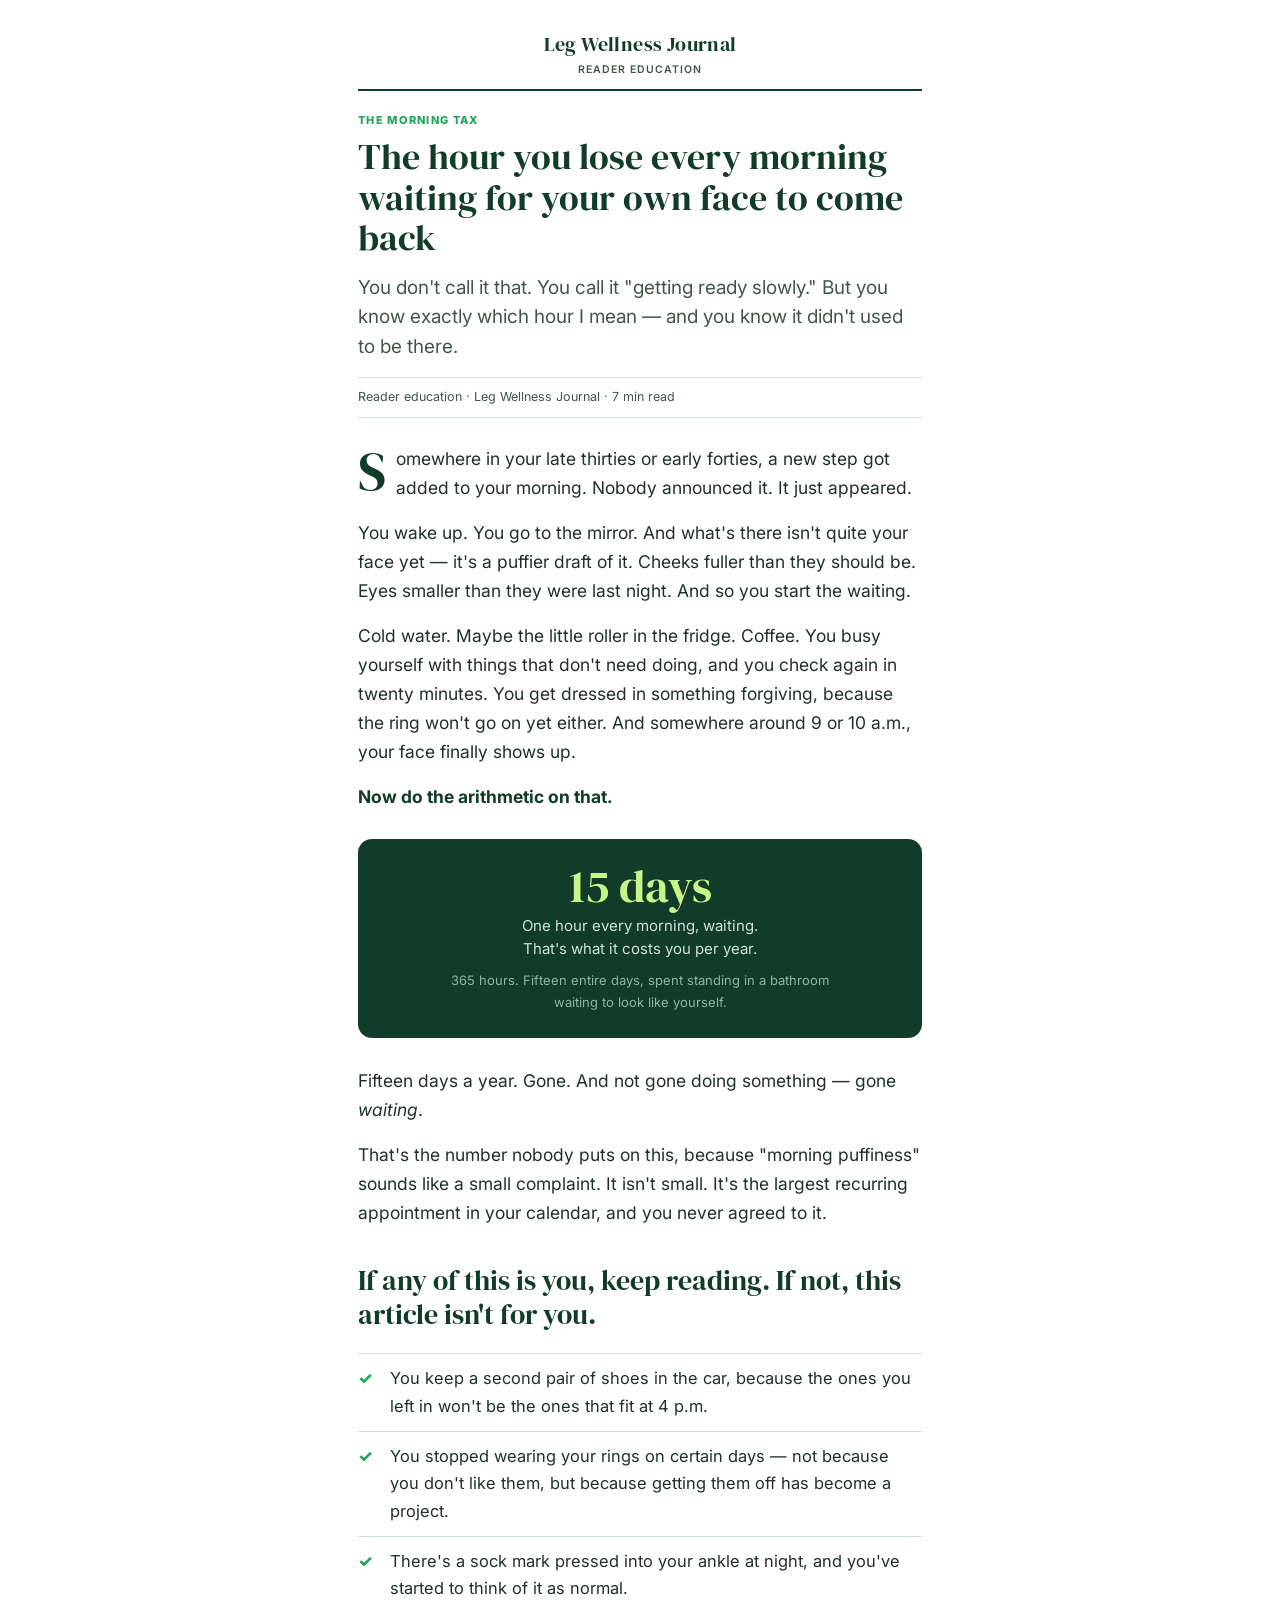
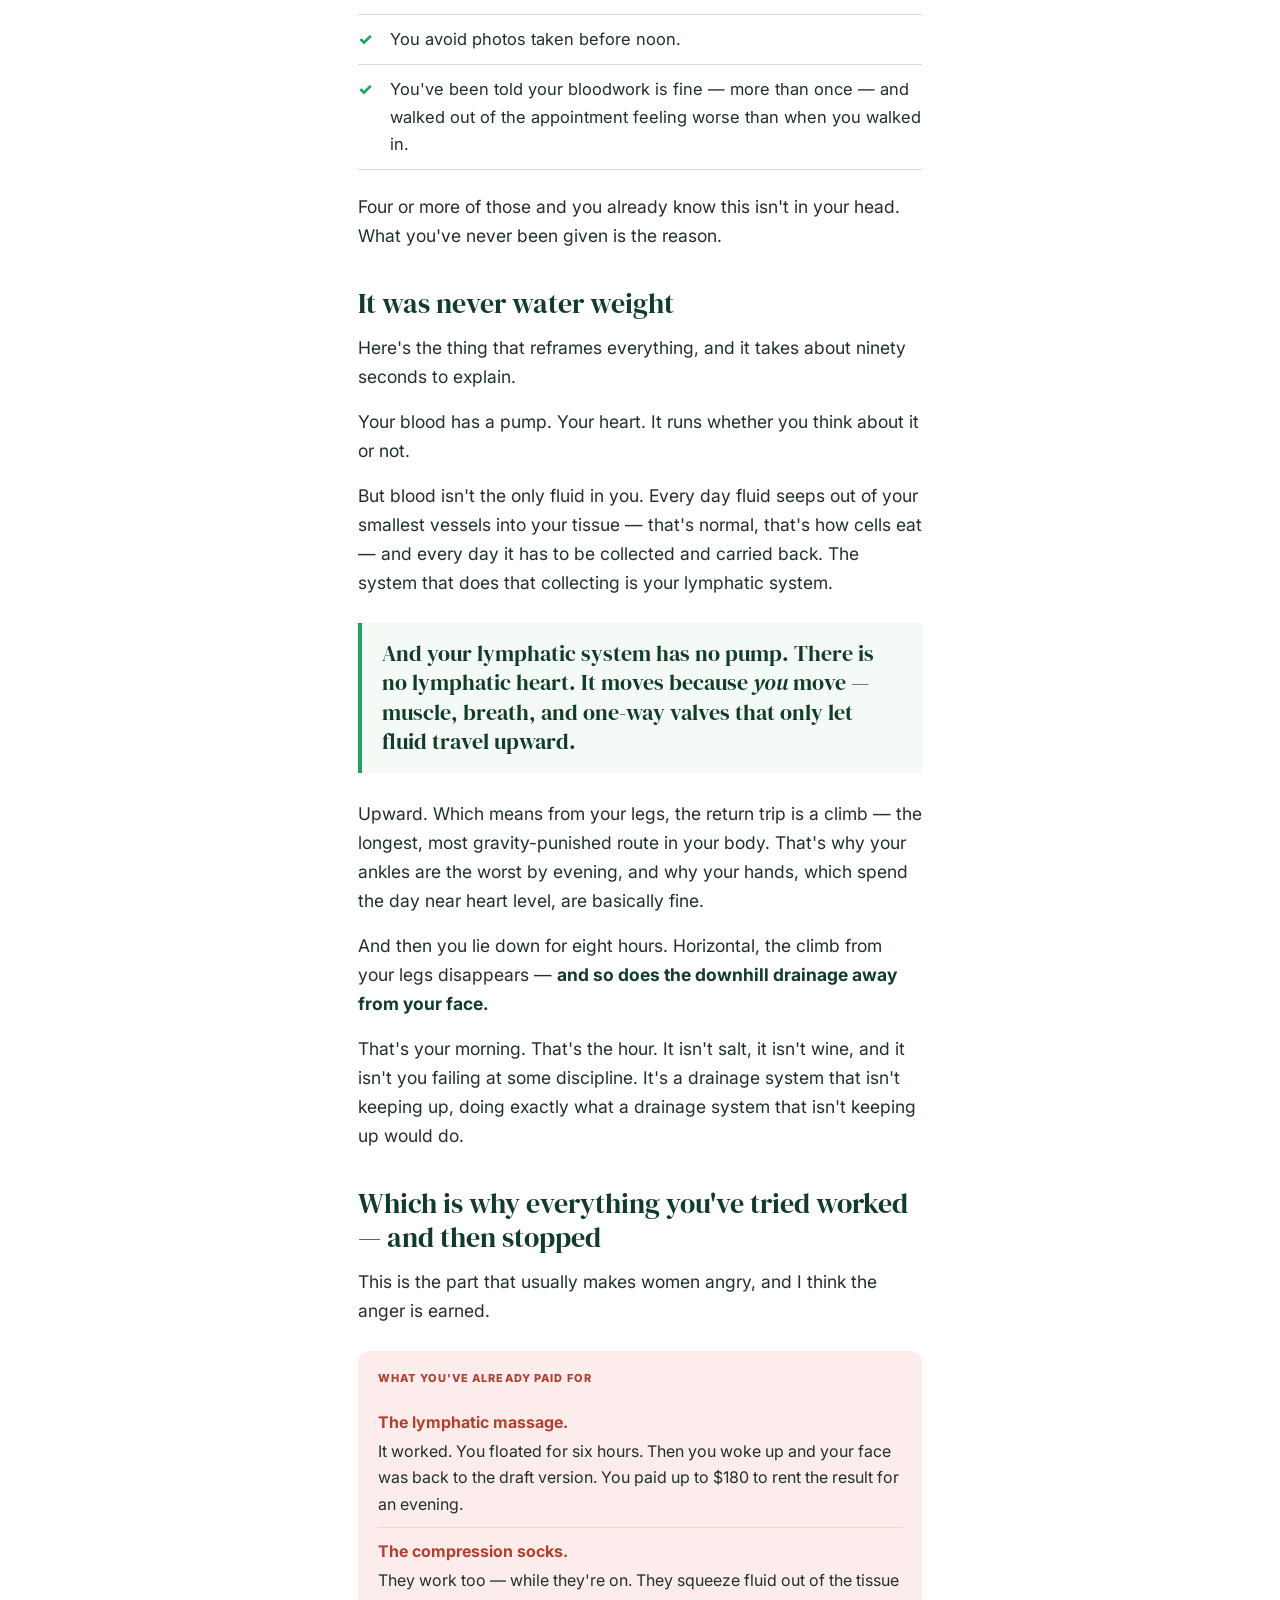
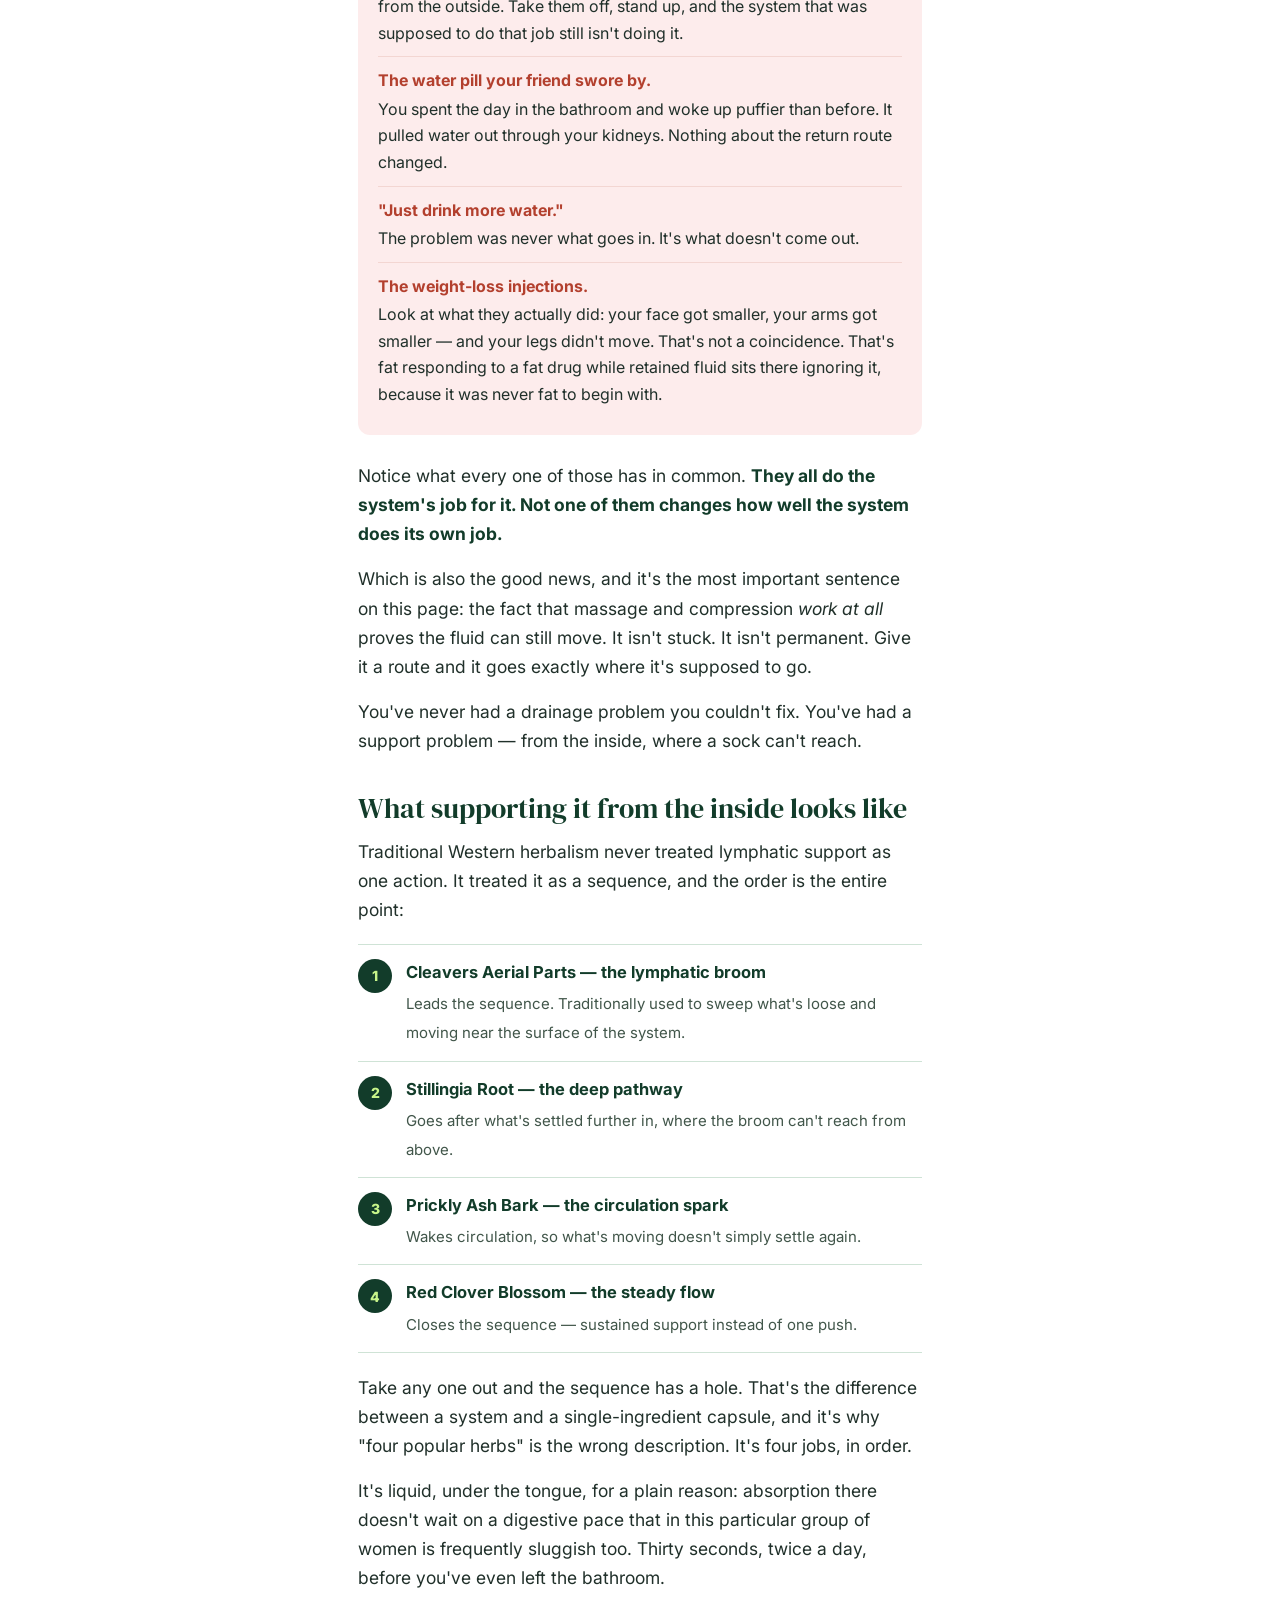
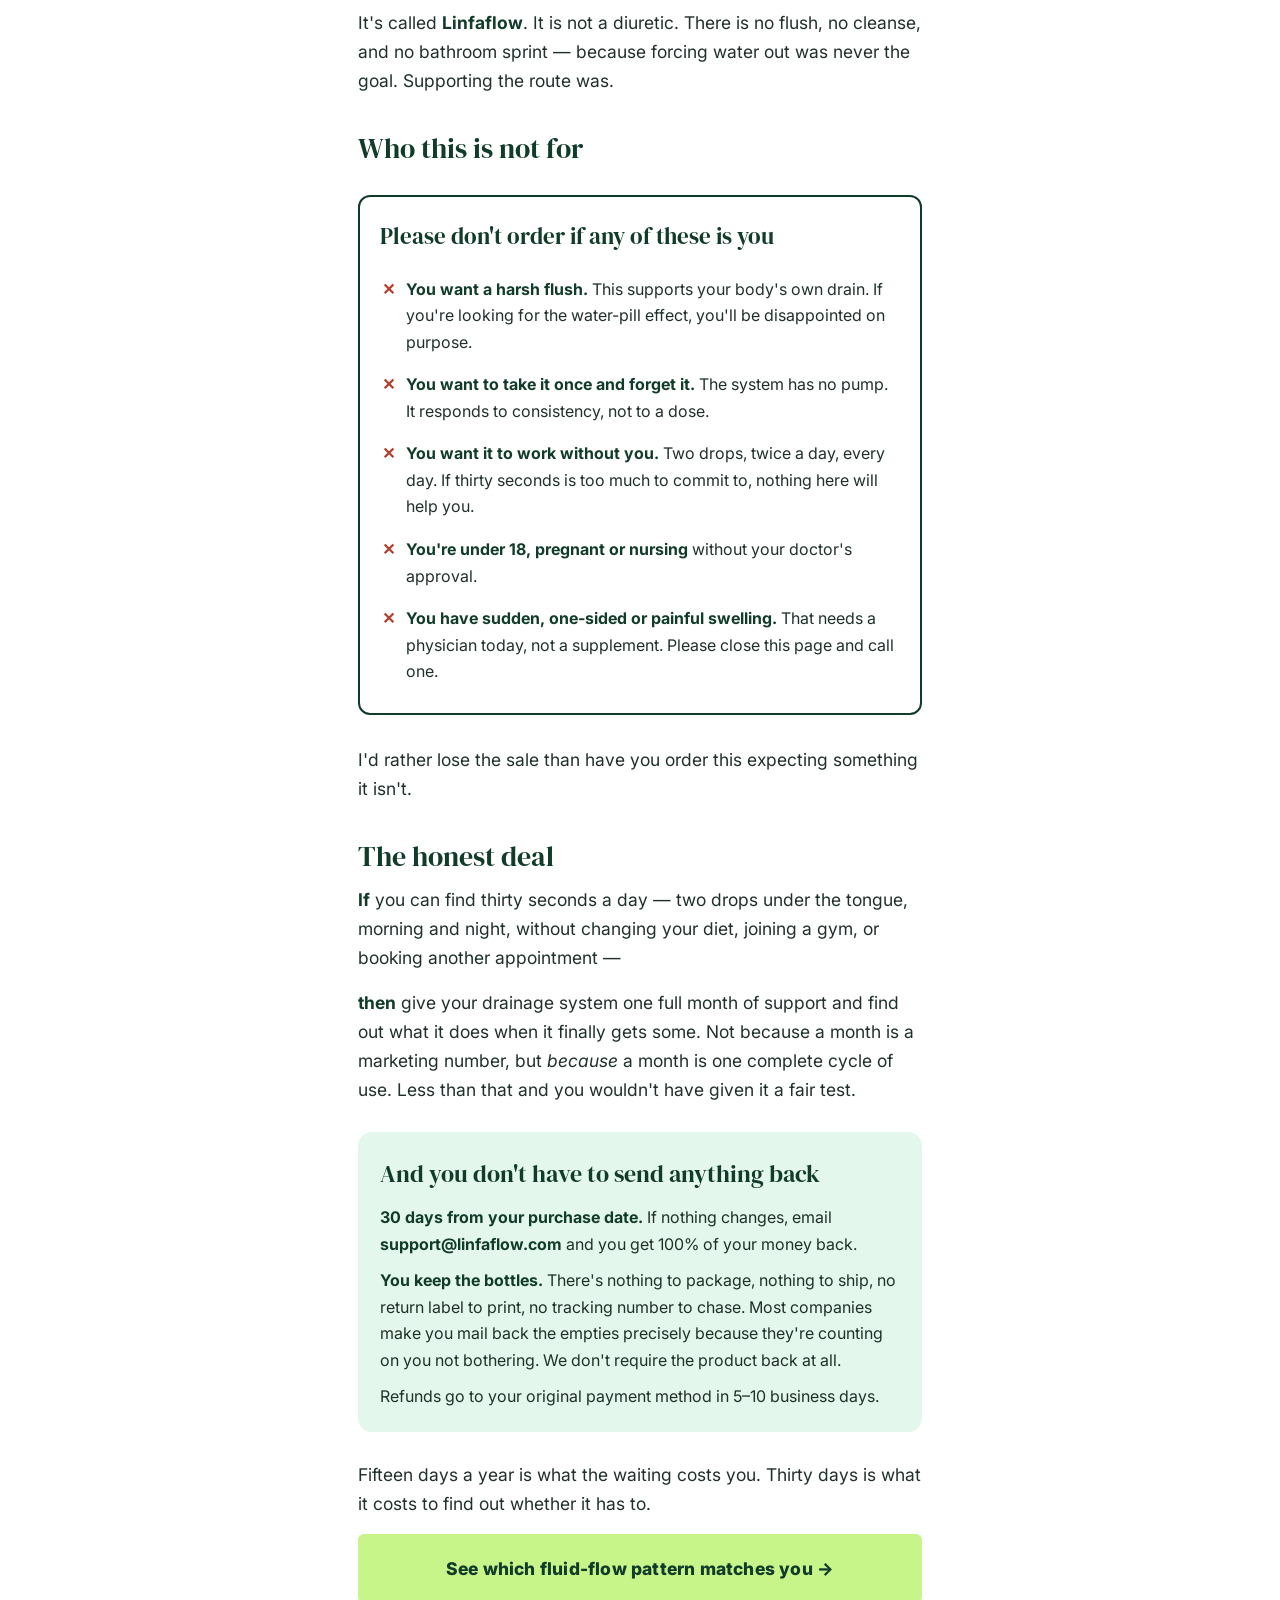
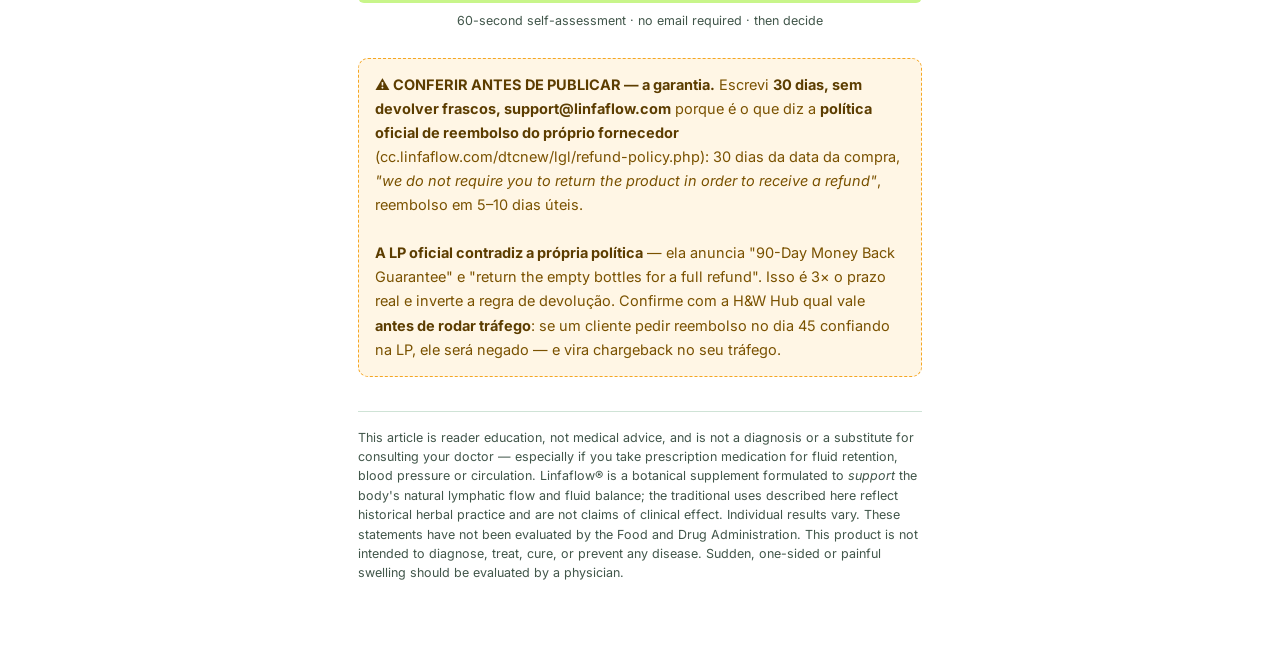
==== advertorial-a-hora.html @ 71777c8e "feat: advertorial agressivo 'a hora' — lead de custo de tempo, kill-list e desqualificação Versão de" ====
<!DOCTYPE html>
<html lang="en">
<head>
<meta charset="UTF-8">
<meta name="viewport" content="width=device-width, initial-scale=1.0">
<title>The hour you lose every morning waiting for your own face</title>
<meta name="robots" content="noindex">
<link rel="preconnect" href="https://fonts.googleapis.com">
<link rel="preconnect" href="https://fonts.gstatic.com" crossorigin>
<link href="https://fonts.googleapis.com/css2?family=DM+Serif+Display&family=Inter:wght@400;500;600;700;800&display=swap" rel="stylesheet">
<style>
*,*::before,*::after{box-sizing:border-box;margin:0;padding:0}
:root{
  --ink:#123c2a;--body:#20302a;--mut:#41564a;--brand:#1fa45c;
  --lime:#c8f58a;--lime-hi:#d8f7a8;--soft2:#e4f7ec;--soft3:#f4fbf6;
  --line:#cfe3d6;--gold:#f5a623;--red:#b3402e;--redsoft:#fdecec;
  --serif:'DM Serif Display',Georgia,serif;--sans:'Inter',Arial,Helvetica,sans-serif;
}
body{font-family:var(--sans);background:#fff;color:var(--body);line-height:1.66;font-size:17.5px;-webkit-font-smoothing:antialiased}
.wrap{max-width:600px;margin:0 auto;padding:18px 18px 80px}
.masthead{text-align:center;border-bottom:2px solid var(--ink);padding:10px 0;margin-bottom:20px}
.masthead .brand{font-family:var(--serif);font-size:20px;color:var(--ink);letter-spacing:.4px}
.masthead .tag{font-size:10.5px;color:var(--mut);letter-spacing:1px;text-transform:uppercase;font-weight:600}
.kicker{font-size:11px;font-weight:800;letter-spacing:1.3px;text-transform:uppercase;color:var(--brand);margin-bottom:8px}
h1{font-family:var(--serif);font-weight:400;font-size:36px;line-height:1.13;color:var(--ink);margin-bottom:14px}
.dek{font-size:19px;color:var(--mut);margin-bottom:16px;line-height:1.55}
.byline{font-size:12.5px;color:var(--mut);border-top:1px solid var(--line);border-bottom:1px solid var(--line);padding:9px 0;margin-bottom:26px}
h2{font-family:var(--serif);font-weight:400;font-size:28px;line-height:1.22;color:var(--ink);margin:36px 0 12px}
p{margin-bottom:16px}
strong{font-weight:700;color:var(--ink)}
.lead::first-letter{font-family:var(--serif);font-size:54px;float:left;line-height:.85;padding:5px 10px 0 0;color:var(--ink)}
.math{background:var(--ink);color:#fff;border-radius:14px;padding:24px;margin:28px 0;text-align:center}
.math .big{font-family:var(--serif);font-size:46px;line-height:1;color:var(--lime);margin-bottom:6px}
.math .lbl{font-size:15px;color:#cfe3d6;line-height:1.5}
.math .sub{font-size:13px;color:#93b3a3;margin-top:10px}
.pull{border-left:4px solid var(--brand);background:var(--soft3);padding:16px 20px;margin:26px 0;font-family:var(--serif);font-size:22px;line-height:1.34;color:var(--ink)}
.checks{margin:22px 0}
.checks .ci{display:flex;gap:12px;padding:11px 0;border-bottom:1px solid var(--line);font-size:16.5px}
.checks .ci:first-child{border-top:1px solid var(--line)}
.checks .ci span{flex:0 0 20px;color:var(--brand);font-weight:800}
.kill{background:var(--redsoft);border-radius:12px;padding:18px 20px;margin:26px 0}
.kill h3{font-family:var(--sans);font-size:11px;font-weight:800;letter-spacing:1.1px;text-transform:uppercase;color:var(--red);margin-bottom:12px}
.kill .k{padding:10px 0;border-top:1px solid #f3d6d2;font-size:16px}
.kill .k:first-of-type{border-top:0}
.kill .k b{color:var(--red);display:block;margin-bottom:2px}
.steps{margin:20px 0}
.step{display:flex;gap:14px;padding:14px 0;border-top:1px solid var(--line)}
.step:last-child{border-bottom:1px solid var(--line)}
.step .n{flex:0 0 34px;height:34px;border-radius:50%;background:var(--ink);color:var(--lime);font-weight:800;font-size:14px;display:flex;align-items:center;justify-content:center}
.step .t b{display:block;color:var(--ink);font-size:16.5px;margin-bottom:2px}
.step .t i{color:var(--mut);font-style:normal;font-size:15px}
.notfor{border:2px solid var(--ink);border-radius:12px;padding:20px;margin:30px 0}
.notfor h3{font-family:var(--serif);font-weight:400;font-size:23px;color:var(--ink);margin-bottom:12px}
.notfor li{list-style:none;padding:8px 0 8px 26px;position:relative;font-size:16px}
.notfor li::before{content:"✕";position:absolute;left:2px;color:var(--red);font-weight:800}
.guar{background:var(--soft2);border-radius:14px;padding:22px;margin:28px 0}
.guar h3{font-family:var(--serif);font-weight:400;font-size:24px;color:var(--ink);margin-bottom:10px}
.guar p{font-size:16px;margin-bottom:10px}
.guar p:last-child{margin-bottom:0}
.cta{display:block;text-align:center;font-weight:800;font-size:17.5px;color:var(--ink);background:var(--lime);
  border-radius:6px;padding:20px 22px;text-decoration:none;margin:14px 0 8px;letter-spacing:.2px}
.cta:hover{background:var(--lime-hi)}
.subcta{text-align:center;font-size:12.5px;color:var(--mut);margin-bottom:26px}
.todo{background:#fff6e5;border:1px dashed var(--gold);border-radius:10px;padding:14px 16px;margin:24px 0;font-size:14.5px;color:#7a5200}
.todo b{color:#5c3d00}
.note{font-size:12.5px;color:var(--mut);border-top:1px solid var(--line);margin-top:34px;padding-top:16px;line-height:1.55}
@media(max-width:480px){h1{font-size:29px}h2{font-size:24px}body{font-size:17px}.math .big{font-size:38px}.pull{font-size:19.5px}}
</style>
</head>
<body>
<div class="wrap">

  <div class="masthead">
    <div class="brand">Leg Wellness Journal</div>
    <div class="tag">Reader Education</div>
  </div>

  <div class="kicker">The morning tax</div>
  <h1>The hour you lose every morning waiting for your own face to come back</h1>
  <p class="dek">You don't call it that. You call it "getting ready slowly." But you know exactly which hour I mean — and you know it didn't used to be there.</p>
  <div class="byline">Reader education · Leg Wellness Journal · 7 min read</div>

  <p class="lead">Somewhere in your late thirties or early forties, a new step got added to your morning. Nobody announced it. It just appeared.</p>

  <p>You wake up. You go to the mirror. And what's there isn't quite your face yet — it's a puffier draft of it. Cheeks fuller than they should be. Eyes smaller than they were last night. And so you start the waiting.</p>

  <p>Cold water. Maybe the little roller in the fridge. Coffee. You busy yourself with things that don't need doing, and you check again in twenty minutes. You get dressed in something forgiving, because the ring won't go on yet either. And somewhere around 9 or 10 a.m., your face finally shows up.</p>

  <p><strong>Now do the arithmetic on that.</strong></p>

  <div class="math">
    <div class="big">15 days</div>
    <div class="lbl">One hour every morning, waiting.<br>That's what it costs you per year.</div>
    <div class="sub">365 hours. Fifteen entire days, spent standing in a bathroom<br>waiting to look like yourself.</div>
  </div>

  <p>Fifteen days a year. Gone. And not gone doing something — gone <em>waiting</em>.</p>

  <p>That's the number nobody puts on this, because "morning puffiness" sounds like a small complaint. It isn't small. It's the largest recurring appointment in your calendar, and you never agreed to it.</p>

  <h2>If any of this is you, keep reading. If not, this article isn't for you.</h2>

  <div class="checks">
    <div class="ci"><span>✓</span><div>You keep a second pair of shoes in the car, because the ones you left in won't be the ones that fit at 4 p.m.</div></div>
    <div class="ci"><span>✓</span><div>You stopped wearing your rings on certain days — not because you don't like them, but because getting them off has become a project.</div></div>
    <div class="ci"><span>✓</span><div>There's a sock mark pressed into your ankle at night, and you've started to think of it as normal.</div></div>
    <div class="ci"><span>✓</span><div>You avoid photos taken before noon.</div></div>
    <div class="ci"><span>✓</span><div>You've been told your bloodwork is fine — more than once — and walked out of the appointment feeling worse than when you walked in.</div></div>
  </div>

  <p>Four or more of those and you already know this isn't in your head. What you've never been given is the reason.</p>

  <h2>It was never water weight</h2>

  <p>Here's the thing that reframes everything, and it takes about ninety seconds to explain.</p>

  <p>Your blood has a pump. Your heart. It runs whether you think about it or not.</p>

  <p>But blood isn't the only fluid in you. Every day fluid seeps out of your smallest vessels into your tissue — that's normal, that's how cells eat — and every day it has to be collected and carried back. The system that does that collecting is your lymphatic system.</p>

  <div class="pull">And your lymphatic system has no pump. There is no lymphatic heart. It moves because <em>you</em> move — muscle, breath, and one-way valves that only let fluid travel upward.</div>

  <p>Upward. Which means from your legs, the return trip is a climb — the longest, most gravity-punished route in your body. That's why your ankles are the worst by evening, and why your hands, which spend the day near heart level, are basically fine.</p>

  <p>And then you lie down for eight hours. Horizontal, the climb from your legs disappears — <strong>and so does the downhill drainage away from your face.</strong></p>

  <p>That's your morning. That's the hour. It isn't salt, it isn't wine, and it isn't you failing at some discipline. It's a drainage system that isn't keeping up, doing exactly what a drainage system that isn't keeping up would do.</p>

  <h2>Which is why everything you've tried worked — and then stopped</h2>

  <p>This is the part that usually makes women angry, and I think the anger is earned.</p>

  <div class="kill">
    <h3>What you've already paid for</h3>
    <div class="k"><b>The lymphatic massage.</b> It worked. You floated for six hours. Then you woke up and your face was back to the draft version. You paid up to $180 to rent the result for an evening.</div>
    <div class="k"><b>The compression socks.</b> They work too — while they're on. They squeeze fluid out of the tissue from the outside. Take them off, stand up, and the system that was supposed to do that job still isn't doing it.</div>
    <div class="k"><b>The water pill your friend swore by.</b> You spent the day in the bathroom and woke up puffier than before. It pulled water out through your kidneys. Nothing about the return route changed.</div>
    <div class="k"><b>"Just drink more water."</b> The problem was never what goes in. It's what doesn't come out.</div>
    <div class="k"><b>The weight-loss injections.</b> Look at what they actually did: your face got smaller, your arms got smaller — and your legs didn't move. That's not a coincidence. That's fat responding to a fat drug while retained fluid sits there ignoring it, because it was never fat to begin with.</div>
  </div>

  <p>Notice what every one of those has in common. <strong>They all do the system's job for it. Not one of them changes how well the system does its own job.</strong></p>

  <p>Which is also the good news, and it's the most important sentence on this page: the fact that massage and compression <em>work at all</em> proves the fluid can still move. It isn't stuck. It isn't permanent. Give it a route and it goes exactly where it's supposed to go.</p>

  <p>You've never had a drainage problem you couldn't fix. You've had a support problem — from the inside, where a sock can't reach.</p>

  <h2>What supporting it from the inside looks like</h2>

  <p>Traditional Western herbalism never treated lymphatic support as one action. It treated it as a sequence, and the order is the entire point:</p>

  <div class="steps">
    <div class="step"><div class="n">1</div><div class="t"><b>Cleavers Aerial Parts — the lymphatic broom</b><i>Leads the sequence. Traditionally used to sweep what's loose and moving near the surface of the system.</i></div></div>
    <div class="step"><div class="n">2</div><div class="t"><b>Stillingia Root — the deep pathway</b><i>Goes after what's settled further in, where the broom can't reach from above.</i></div></div>
    <div class="step"><div class="n">3</div><div class="t"><b>Prickly Ash Bark — the circulation spark</b><i>Wakes circulation, so what's moving doesn't simply settle again.</i></div></div>
    <div class="step"><div class="n">4</div><div class="t"><b>Red Clover Blossom — the steady flow</b><i>Closes the sequence — sustained support instead of one push.</i></div></div>
  </div>

  <p>Take any one out and the sequence has a hole. That's the difference between a system and a single-ingredient capsule, and it's why "four popular herbs" is the wrong description. It's four jobs, in order.</p>

  <p>It's liquid, under the tongue, for a plain reason: absorption there doesn't wait on a digestive pace that in this particular group of women is frequently sluggish too. Thirty seconds, twice a day, before you've even left the bathroom.</p>

  <p>It's called <strong>Linfaflow</strong>. It is not a diuretic. There is no flush, no cleanse, and no bathroom sprint — because forcing water out was never the goal. Supporting the route was.</p>

  <h2>Who this is not for</h2>

  <div class="notfor">
    <h3>Please don't order if any of these is you</h3>
    <ul>
      <li><strong>You want a harsh flush.</strong> This supports your body's own drain. If you're looking for the water-pill effect, you'll be disappointed on purpose.</li>
      <li><strong>You want to take it once and forget it.</strong> The system has no pump. It responds to consistency, not to a dose.</li>
      <li><strong>You want it to work without you.</strong> Two drops, twice a day, every day. If thirty seconds is too much to commit to, nothing here will help you.</li>
      <li><strong>You're under 18, pregnant or nursing</strong> without your doctor's approval.</li>
      <li><strong>You have sudden, one-sided or painful swelling.</strong> That needs a physician today, not a supplement. Please close this page and call one.</li>
    </ul>
  </div>

  <p>I'd rather lose the sale than have you order this expecting something it isn't.</p>

  <h2>The honest deal</h2>

  <p><strong>If</strong> you can find thirty seconds a day — two drops under the tongue, morning and night, without changing your diet, joining a gym, or booking another appointment —</p>

  <p><strong>then</strong> give your drainage system one full month of support and find out what it does when it finally gets some. Not because a month is a marketing number, but <em>because</em> a month is one complete cycle of use. Less than that and you wouldn't have given it a fair test.</p>

  <div class="guar">
    <h3>And you don't have to send anything back</h3>
    <p><strong>30 days from your purchase date.</strong> If nothing changes, email <strong>support@linfaflow.com</strong> and you get 100% of your money back.</p>
    <p><strong>You keep the bottles.</strong> There's nothing to package, nothing to ship, no return label to print, no tracking number to chase. Most companies make you mail back the empties precisely because they're counting on you not bothering. We don't require the product back at all.</p>
    <p>Refunds go to your original payment method in 5–10 business days.</p>
  </div>

  <p>Fifteen days a year is what the waiting costs you. Thirty days is what it costs to find out whether it has to.</p>

  <a class="cta" href="/quiz-linfaflow.html">See which fluid-flow pattern matches you →</a>
  <div class="subcta">60-second self-assessment · no email required · then decide</div>

  <div class="todo">
    <b>⚠ CONFERIR ANTES DE PUBLICAR — a garantia.</b> Escrevi <b>30 dias, sem devolver frascos, support@linfaflow.com</b> porque é o que diz a <b>política oficial de reembolso do próprio fornecedor</b> (cc.linfaflow.com/dtcnew/lgl/refund-policy.php): 30 dias da data da compra, <em>"we do not require you to return the product in order to receive a refund"</em>, reembolso em 5–10 dias úteis.<br><br>
    <b>A LP oficial contradiz a própria política</b> — ela anuncia "90-Day Money Back Guarantee" e "return the empty bottles for a full refund". Isso é 3× o prazo real e inverte a regra de devolução. Confirme com a H&amp;W Hub qual vale <b>antes de rodar tráfego</b>: se um cliente pedir reembolso no dia 45 confiando na LP, ele será negado — e vira chargeback no seu tráfego.
  </div>

  <div class="note">
    This article is reader education, not medical advice, and is not a diagnosis or a substitute for consulting your doctor — especially if you take prescription medication for fluid retention, blood pressure or circulation. Linfaflow® is a botanical supplement formulated to <em>support</em> the body's natural lymphatic flow and fluid balance; the traditional uses described here reflect historical herbal practice and are not claims of clinical effect. Individual results vary. These statements have not been evaluated by the Food and Drug Administration. This product is not intended to diagnose, treat, cure, or prevent any disease. Sudden, one-sided or painful swelling should be evaluated by a physician.
  </div>

</div>
</body>
</html>
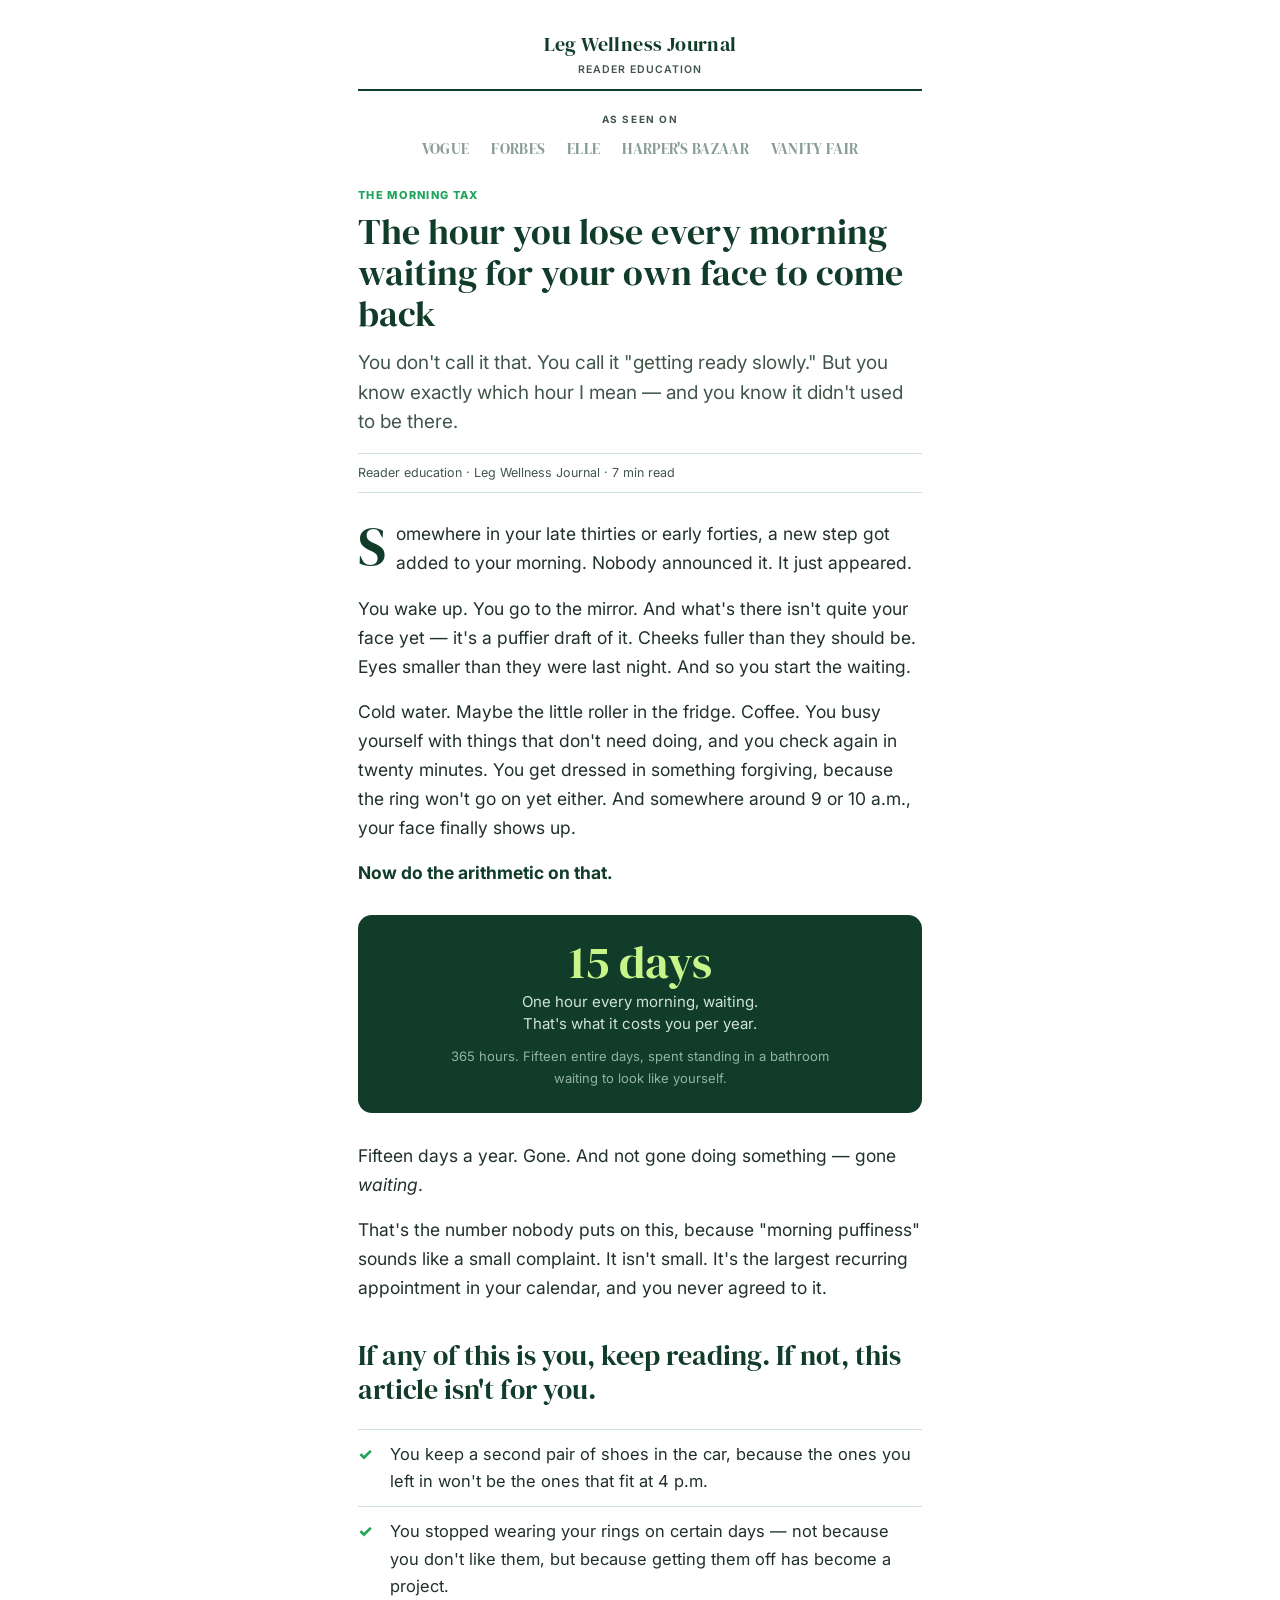
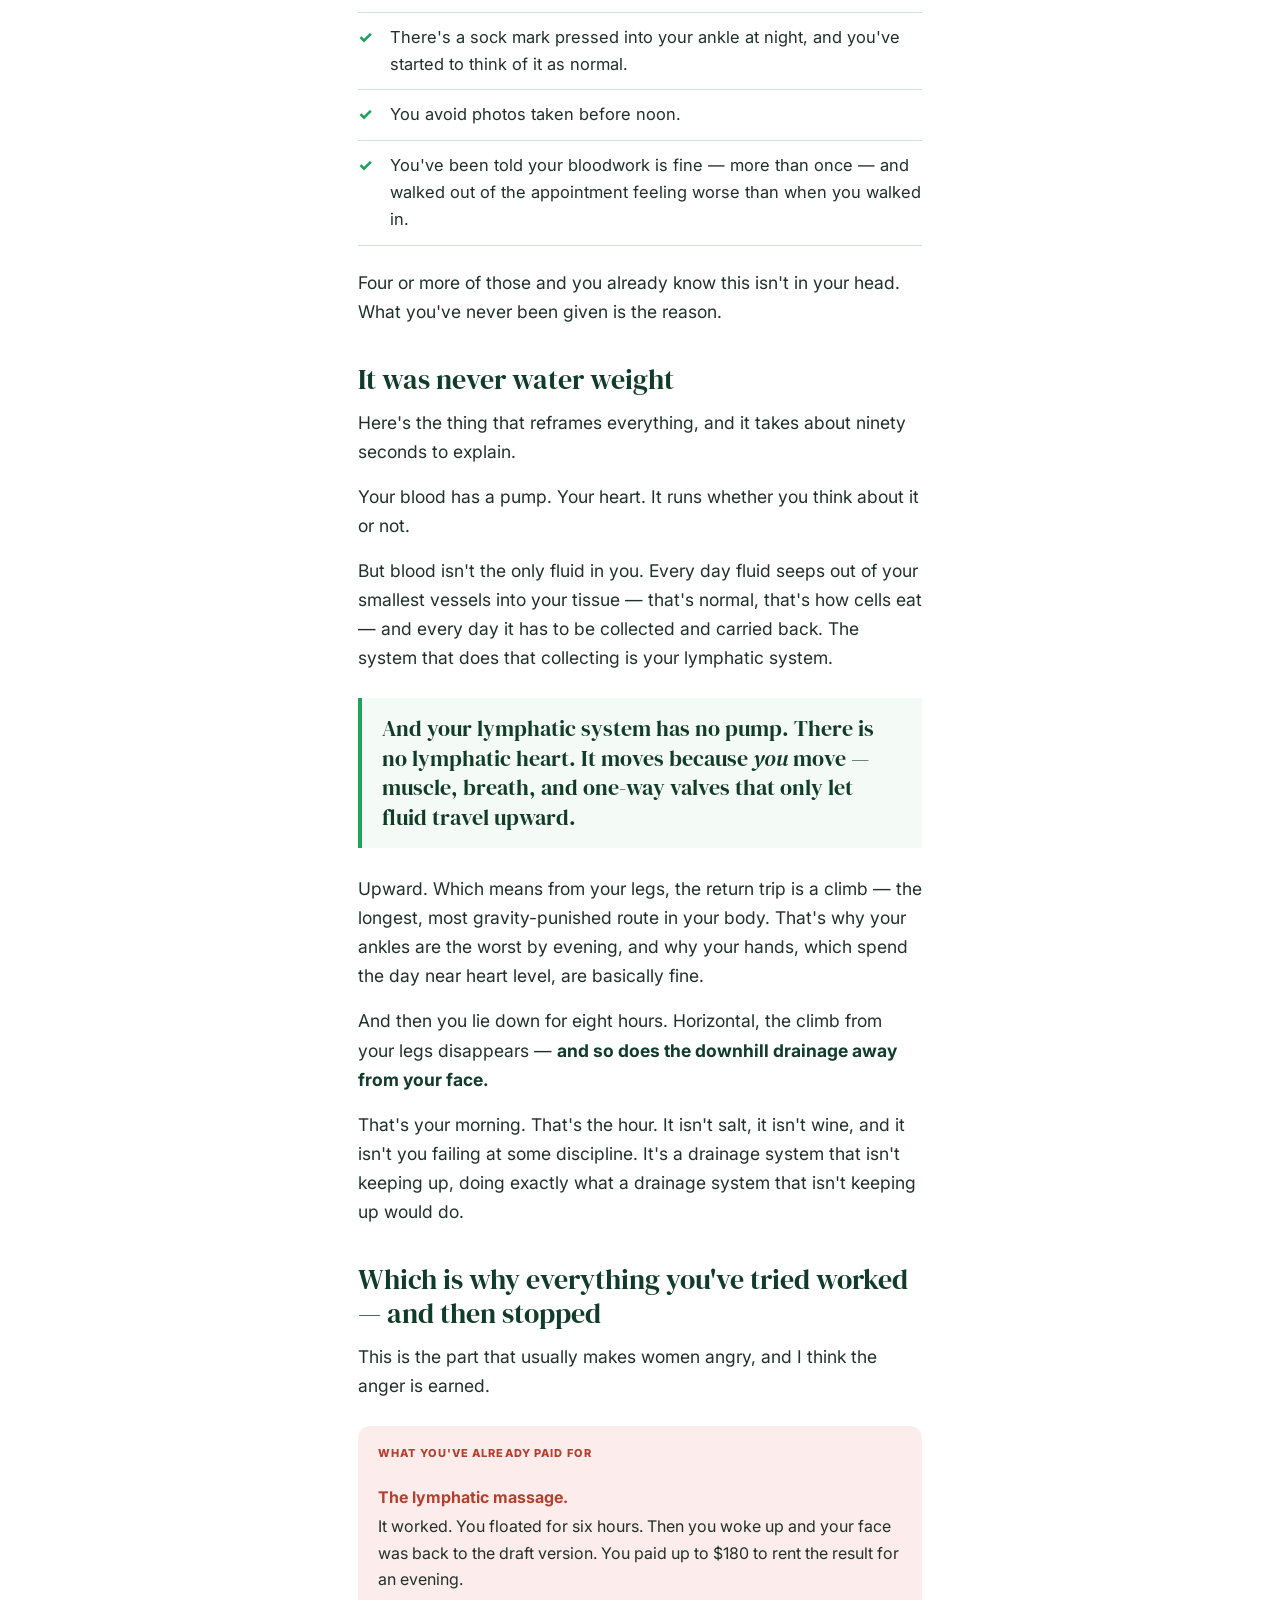
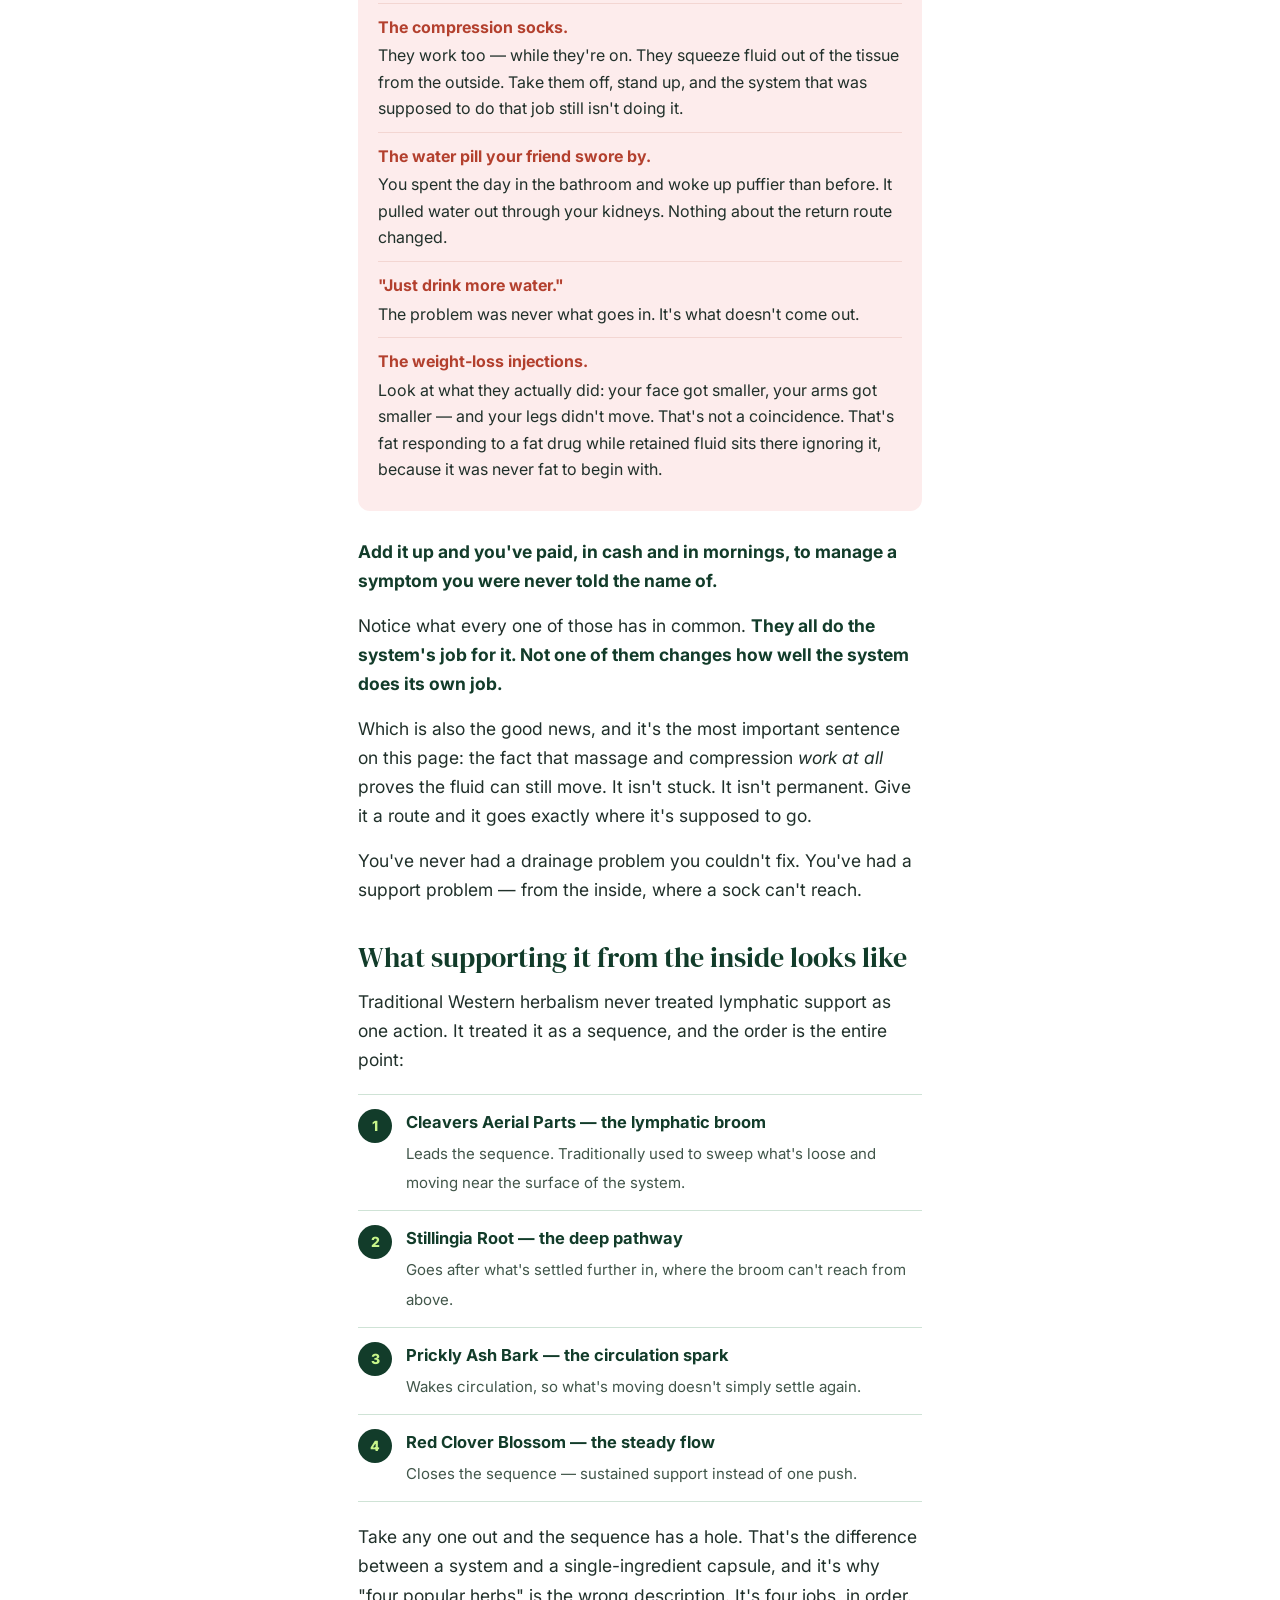
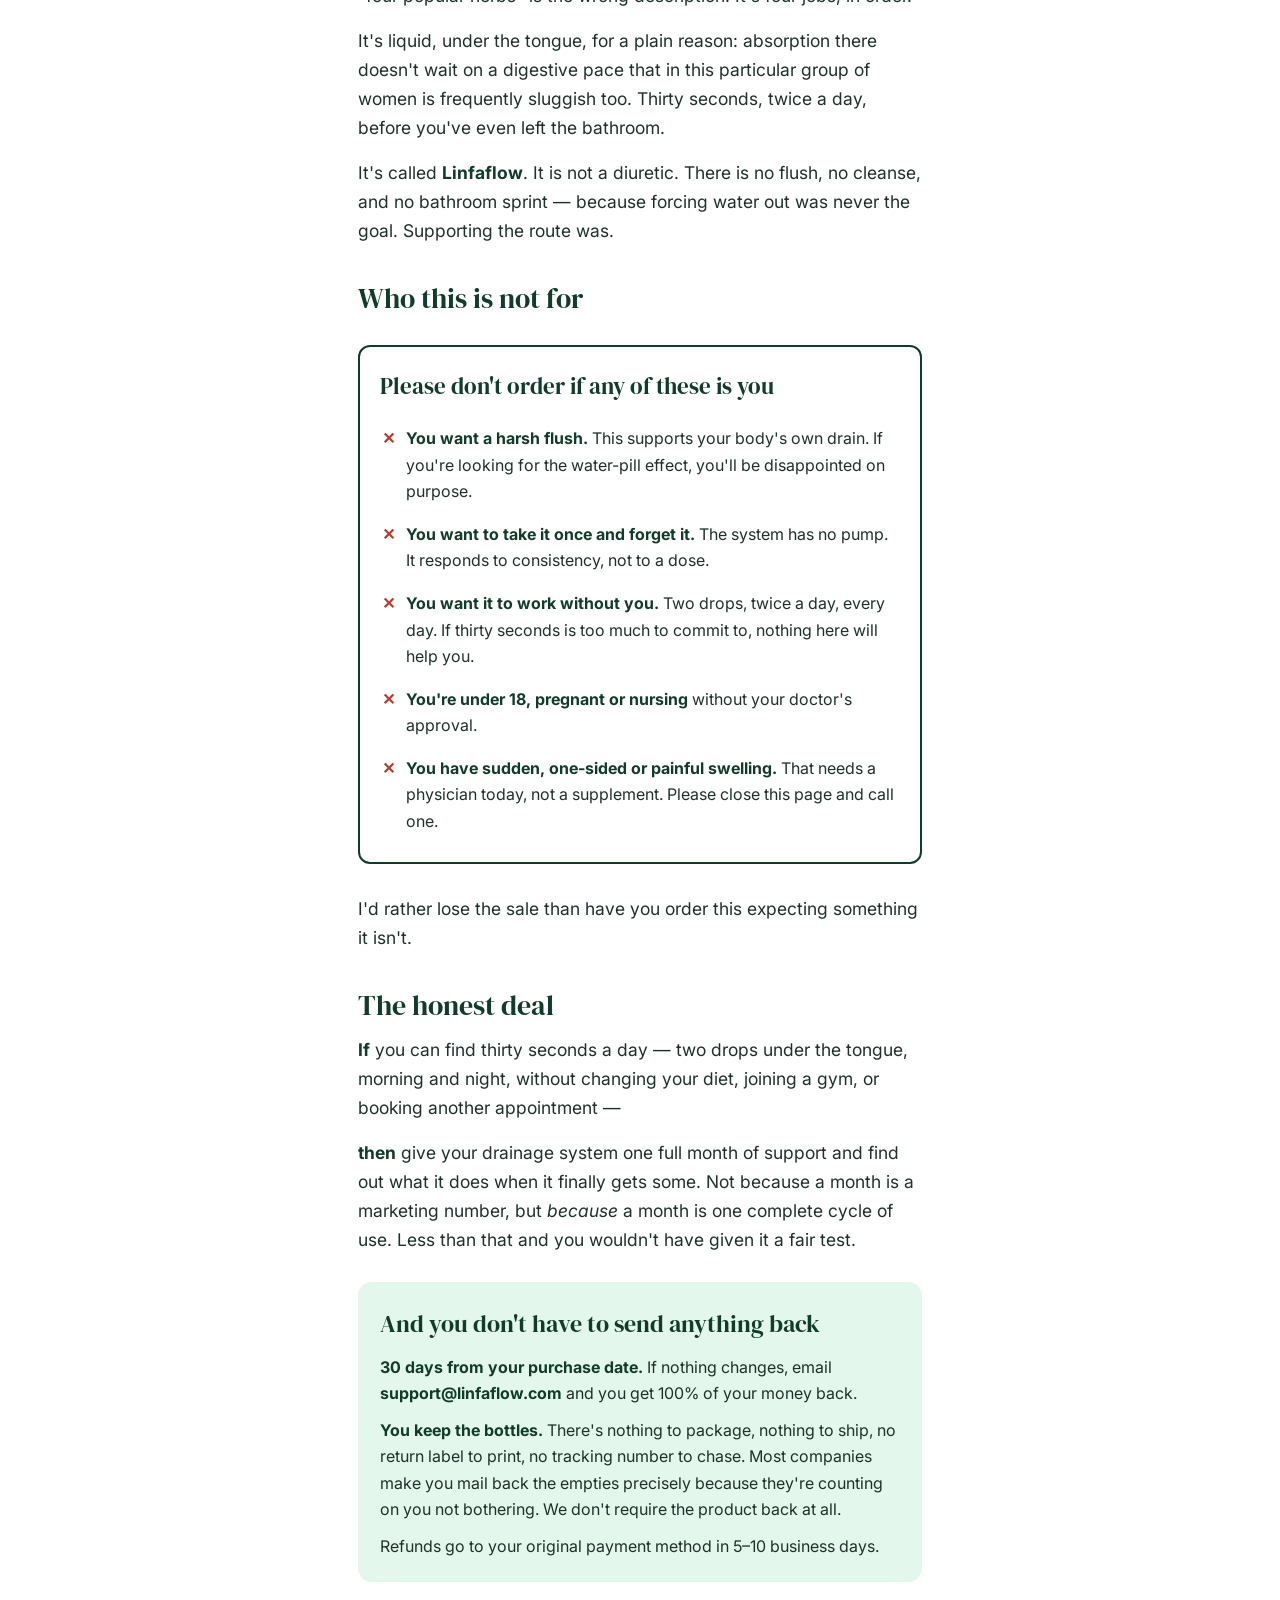
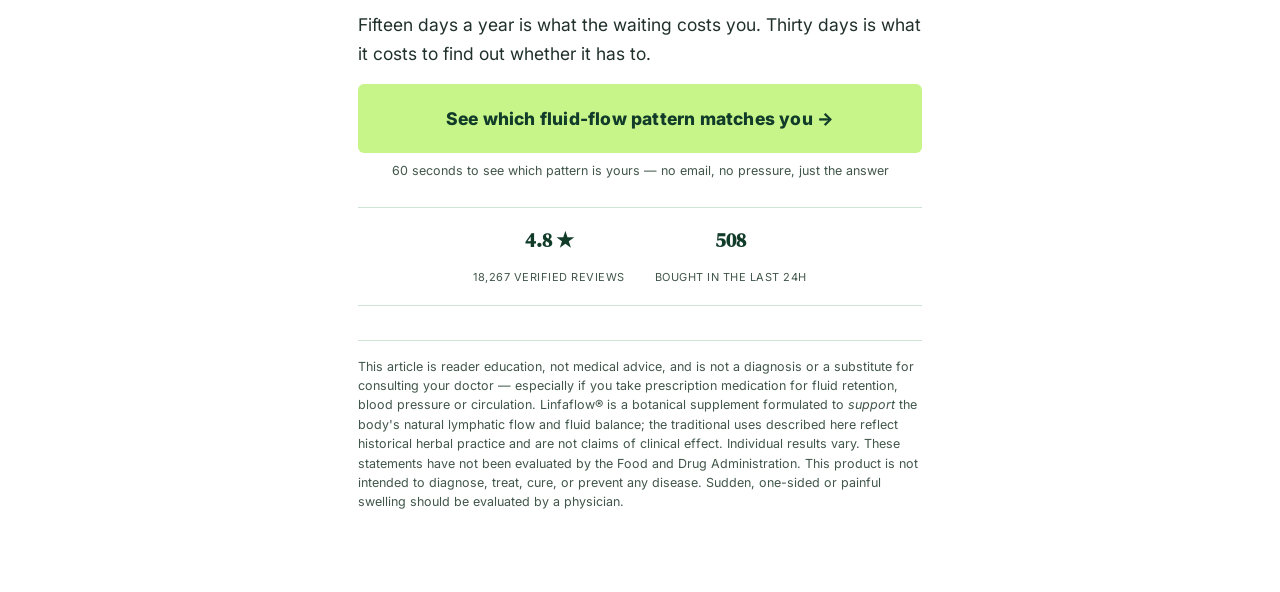
==== commit cb63a32e: "Add 'seen on' section and update call-to-action text Added a 'seen on' section to highlight featured" ====
--- a/advertorial-a-hora.html
+++ b/advertorial-a-hora.html
@@ -61,6 +61,15 @@
   border-radius:6px;padding:20px 22px;text-decoration:none;margin:14px 0 8px;letter-spacing:.2px}
 .cta:hover{background:var(--lime-hi)}
 .subcta{text-align:center;font-size:12.5px;color:var(--mut);margin-bottom:26px}
+.seenon{text-align:center;margin:4px 0 24px}
+.seenon-label{font-size:10px;letter-spacing:1.6px;text-transform:uppercase;color:var(--mut);margin-bottom:10px;font-weight:700}
+.seenon-row{display:flex;justify-content:center;align-items:center;gap:22px;flex-wrap:wrap}
+.seenon-row span{font-family:var(--serif);font-size:15px;color:var(--ink);opacity:.5;letter-spacing:.3px}
+@media(max-width:480px){.seenon-row{gap:13px}.seenon-row span{font-size:12px}}
+.social{display:flex;justify-content:center;gap:30px;flex-wrap:wrap;margin:0 0 26px;padding:16px 0;border-top:1px solid var(--line);border-bottom:1px solid var(--line)}
+.soc-item{text-align:center}
+.soc-item b{display:block;font-family:var(--serif);font-size:20px;color:var(--ink);margin-bottom:2px}
+.soc-item span{font-size:11px;color:var(--mut);text-transform:uppercase;letter-spacing:.5px}
 .todo{background:#fff6e5;border:1px dashed var(--gold);border-radius:10px;padding:14px 16px;margin:24px 0;font-size:14.5px;color:#7a5200}
 .todo b{color:#5c3d00}
 .note{font-size:12.5px;color:var(--mut);border-top:1px solid var(--line);margin-top:34px;padding-top:16px;line-height:1.55}
@@ -75,6 +84,11 @@
     <div class="tag">Reader Education</div>
   </div>
 
+  <div class="seenon">
+    <div class="seenon-label">As seen on</div>
+    <div class="seenon-row"><span>VOGUE</span><span>FORBES</span><span>ELLE</span><span>HARPER'S BAZAAR</span><span>VANITY FAIR</span></div>
+  </div>
+
   <div class="kicker">The morning tax</div>
   <h1>The hour you lose every morning waiting for your own face to come back</h1>
   <p class="dek">You don't call it that. You call it "getting ready slowly." But you know exactly which hour I mean — and you know it didn't used to be there.</p>
@@ -138,6 +152,8 @@
     <div class="k"><b>"Just drink more water."</b> The problem was never what goes in. It's what doesn't come out.</div>
     <div class="k"><b>The weight-loss injections.</b> Look at what they actually did: your face got smaller, your arms got smaller — and your legs didn't move. That's not a coincidence. That's fat responding to a fat drug while retained fluid sits there ignoring it, because it was never fat to begin with.</div>
   </div>
+
+  <p><strong>Add it up and you've paid, in cash and in mornings, to manage a symptom you were never told the name of.</strong></p>
 
   <p>Notice what every one of those has in common. <strong>They all do the system's job for it. Not one of them changes how well the system does its own job.</strong></p>
 
@@ -193,12 +209,13 @@
   <p>Fifteen days a year is what the waiting costs you. Thirty days is what it costs to find out whether it has to.</p>
 
   <a class="cta" href="/quiz-linfaflow.html">See which fluid-flow pattern matches you →</a>
-  <div class="subcta">60-second self-assessment · no email required · then decide</div>
-
-  <div class="todo">
-    <b>⚠ CONFERIR ANTES DE PUBLICAR — a garantia.</b> Escrevi <b>30 dias, sem devolver frascos, support@linfaflow.com</b> porque é o que diz a <b>política oficial de reembolso do próprio fornecedor</b> (cc.linfaflow.com/dtcnew/lgl/refund-policy.php): 30 dias da data da compra, <em>"we do not require you to return the product in order to receive a refund"</em>, reembolso em 5–10 dias úteis.<br><br>
-    <b>A LP oficial contradiz a própria política</b> — ela anuncia "90-Day Money Back Guarantee" e "return the empty bottles for a full refund". Isso é 3× o prazo real e inverte a regra de devolução. Confirme com a H&amp;W Hub qual vale <b>antes de rodar tráfego</b>: se um cliente pedir reembolso no dia 45 confiando na LP, ele será negado — e vira chargeback no seu tráfego.
-  </div>
+  <div class="subcta">60 seconds to see which pattern is yours — no email, no pressure, just the answer</div>
+
+  <div class="social">
+    <div class="soc-item"><b>4.8 ★</b><span>18,267 verified reviews</span></div>
+    <div class="soc-item"><b id="liveCountAHora">—</b><span>bought in the last 24h</span></div>
+  </div>
+  <script>(function(){var e=document.getElementById('liveCountAHora');if(e){e.textContent=(480+Math.floor(Math.random()*70)).toLocaleString('en-US');}})();</script>
 
   <div class="note">
     This article is reader education, not medical advice, and is not a diagnosis or a substitute for consulting your doctor — especially if you take prescription medication for fluid retention, blood pressure or circulation. Linfaflow® is a botanical supplement formulated to <em>support</em> the body's natural lymphatic flow and fluid balance; the traditional uses described here reflect historical herbal practice and are not claims of clinical effect. Individual results vary. These statements have not been evaluated by the Food and Drug Administration. This product is not intended to diagnose, treat, cure, or prevent any disease. Sudden, one-sided or painful swelling should be evaluated by a physician.
